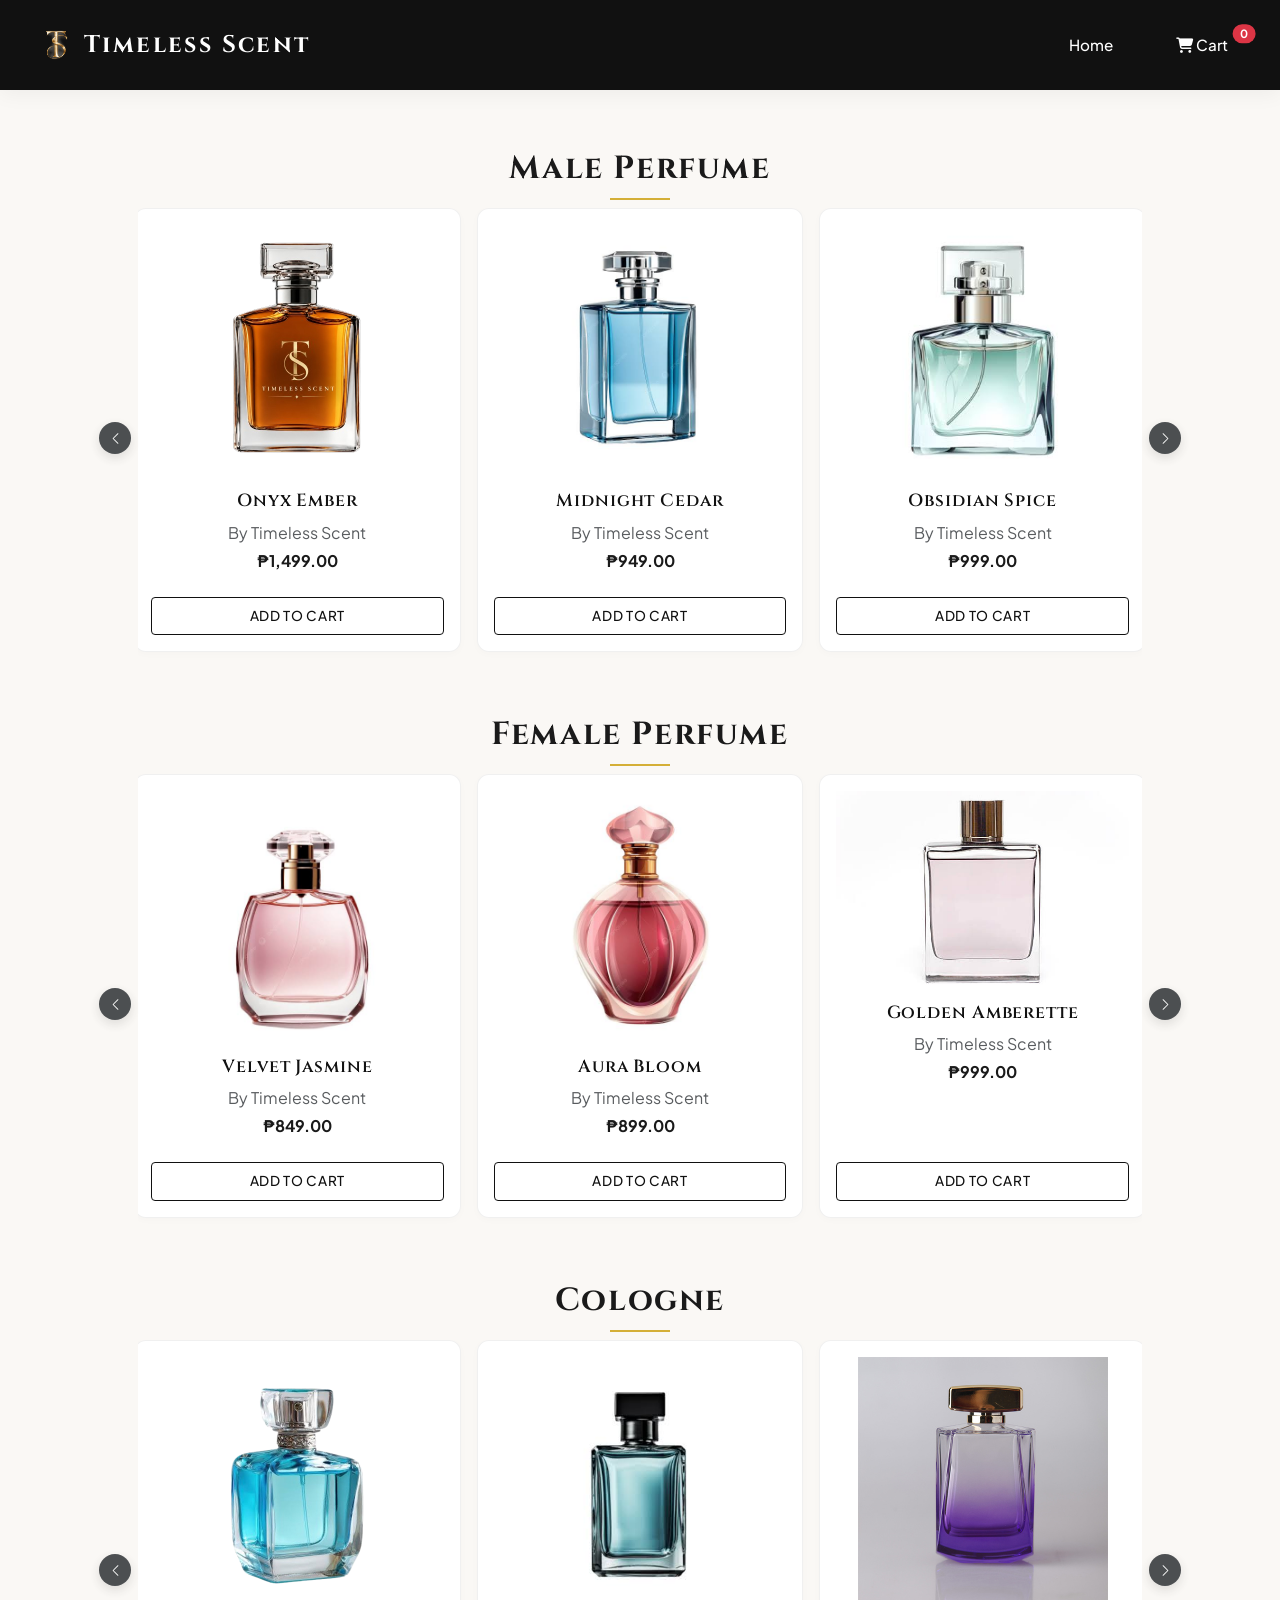
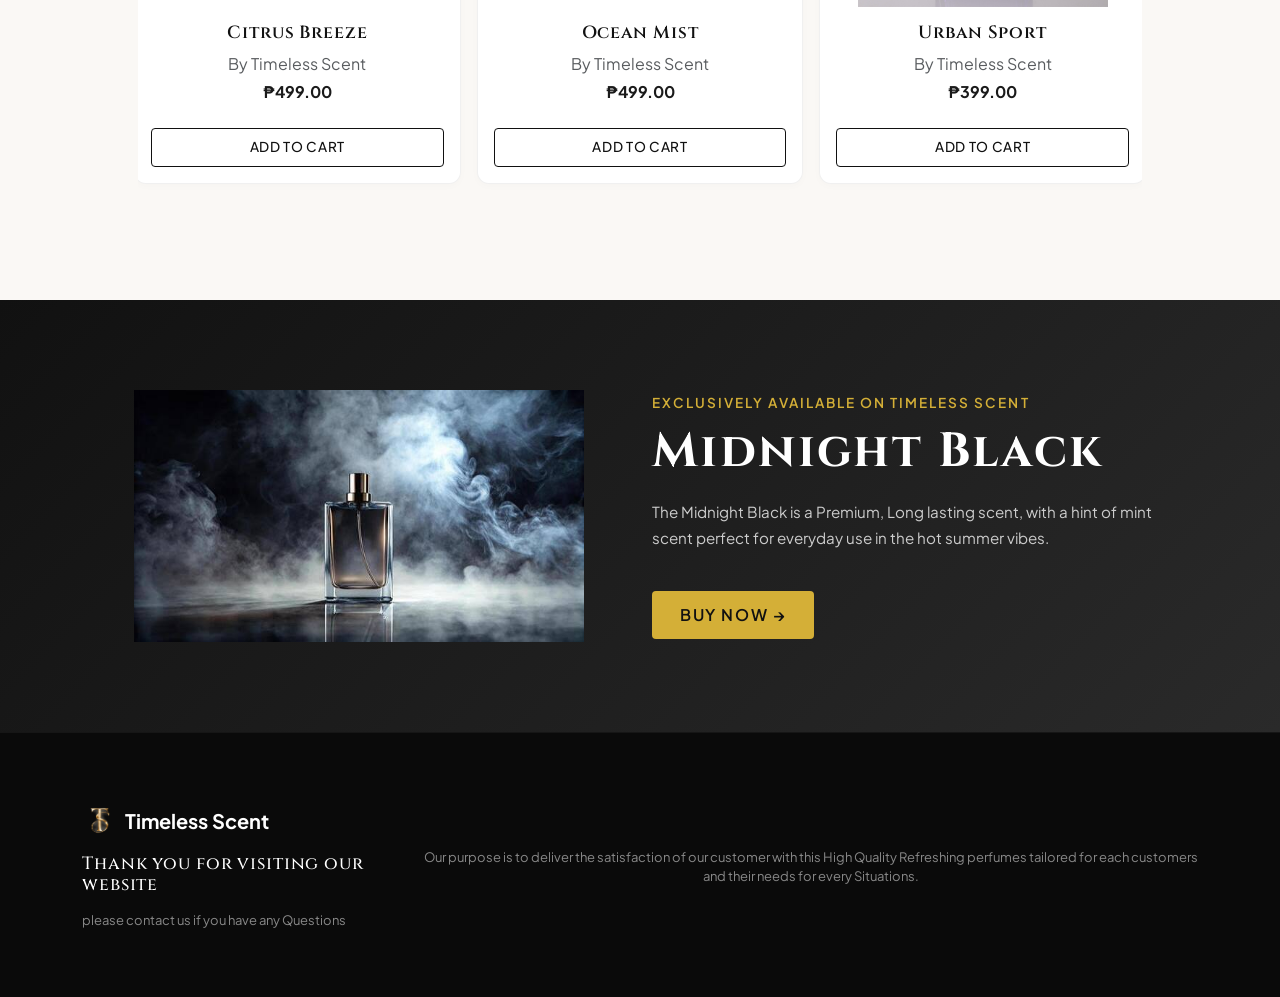
==== Product.html @ ab93d2e0 "Fix path" ====
<!DOCTYPE html>
<html lang="en">

<head>
    <meta charset="UTF-8">
    <meta name="viewport" content="width=device-width, initial-scale=1.0">
    
    <title>Luxury Fragrances - Store</title>

    <!-- Bootstrap 5 CSS CDN -->
    <link href="https://cdn.jsdelivr.net/npm/bootstrap@5.3.3/dist/css/bootstrap.min.css" rel="stylesheet" integrity="sha384-QWTKZyjpPEjISv5WaRU9OFeRpok6YctnYmDr5pNlyT2bRjXh0JMhjY6hW+ALEwIH" crossorigin="anonymous">
    <!-- Font Awesome CDN -->
    <link rel="stylesheet" href="https://cdnjs.cloudflare.com/ajax/libs/font-awesome/6.4.0/css/all.min.css">
    <!-- Google Fonts -->
    <link rel="preconnect" href="https://fonts.googleapis.com">
    <link rel="preconnect" href="https://fonts.gstatic.com" crossorigin>
    <link href="https://fonts.googleapis.com/css2?family=Oswald:wght@200..700&display=swap" rel="stylesheet">

    <!-- Custom CSS Link -->
    <link rel="stylesheet" href="Product_style.css">
</head>
<body>
    <header>
        <nav class="navbar navbar-expand-lg navbar-dark section-content">

            <!-- Header -->
            <div class="container-fluid">
                <a href="#" class="navbar-brand nav-logo d-flex align-items-center">
                    <!-- Store Logo added to Navbar -->
                    <img src="Image\TS.png" alt="Timeless Scent Logo" style="height: 40px; width: auto;" class="me-2">
                    <h1 class="logo-text d-inline-block fs-4 m-0">Timeless Scent</h1>
                </a>

                <!-- Mobile Responsive Toggle Button -->
                <button class="navbar-toggler border-0" type="button" data-bs-toggle="collapse" data-bs-target="#navbarScheduleContent" aria-controls="navbarScheduleContent" aria-expanded="false" aria-label="Toggle navigation">
                    <span class="navbar-toggler-icon"></span>
                </button>

                <div class="collapse navbar-collapse" id="navbarScheduleContent">
                    <ul class="navbar-nav ms-auto mb-2 mb-lg-0 align-items-lg-center nav-menu">
                        <li class="nav-item">
                            <a href="my_Website.html" class="nav-link">Home</a>
                        </li>
                        <!-- Cart Badge Link -->
                        <li class="nav-item ms-lg-3">
                            <a href="#" class="nav-link cart-badge-link position-relative">
                                <i class="fa-solid fa-cart-shopping"></i> Cart
                                <span id="cartCount" class="position-absolute top-25 start-100 translate-middle badge rounded-pill bg-danger">
                                    0
                                </span>
                            </a>
                        </li>
                    </ul>
                </div>
            </div>

        </nav>
    </header>

    <!-- Perfume & Cologne Sections -->

    <div class="small-container mt-4">
        
        <!-- Male Perfume Carousel Section -->
        <h2 class="title">Male Perfume</h2>

        <div id="malePerfumeCarousel" class="carousel slide mb-5 px-md-5">
            <div class="carousel-inner">
                
                <!-- Slide 1 -->
                <div class="carousel-item active">
                    <div class="row justify-content-center">
                        <div class="col-12 col-md-4 text-center px-2 mb-3">
                            <div class="p-3 h-100 d-flex flex-column justify-content-between">
                                <div>
                                    <img src="Image\B1E.png" class="d-block w-100 img-fluid" alt="Onyx Ember" style="max-height: 250px; object-fit: contain;">
                                    <h4 class="mt-3 fs-5">Onyx Ember</h4>
                                    <p class="text-muted mb-1">By Timeless Scent</p>
                                    <p class="fw-bold">₱1,499.00</p>
                                </div>
                                <button class="btn btn-outline-dark btn-sm mt-2 add-to-cart-btn" data-name="Onyx Ember" data-price="50.00">Add to Cart</button>
                            </div>
                        </div>
                        <div class="col-12 col-md-4 text-center px-2 mb-3">
                            <div class="p-3 h-100 d-flex flex-column justify-content-between">
                                <div>
                                    <img src="Image\P2-B.jpg" class="d-block w-100 img-fluid" alt="Midnight Cedar" style="max-height: 250px; object-fit: contain;">
                                    <h4 class="mt-3 fs-5">Midnight Cedar</h4>
                                    <p class="text-muted mb-1">By Timeless Scent</p>
                                    <p class="fw-bold">₱949.00</p>
                                </div>
                                <button class="btn btn-outline-dark btn-sm mt-2 add-to-cart-btn" data-name="Midnight Cedar" data-price="50.00">Add to Cart</button>
                            </div>
                        </div>
                        <div class="col-12 col-md-4 text-center px-2 mb-3">
                            <div class="p-3 h-100 d-flex flex-column justify-content-between">
                                <div>
                                    <img src="Image\P3-B.jpg" class="d-block w-100 img-fluid" alt="Obsidian Spice" style="max-height: 250px; object-fit: contain;">
                                    <h4 class="mt-3 fs-5">Obsidian Spice</h4>
                                    <p class="text-muted mb-1">By Timeless Scent</p>
                                    <p class="fw-bold">₱999.00</p>
                                </div>
                                <button class="btn btn-outline-dark btn-sm mt-2 add-to-cart-btn" data-name="Obsidian Spice" data-price="50.00">Add to Cart</button>
                            </div>
                        </div>
                    </div>
                </div>

                <!-- Slide 2 -->
                <div class="carousel-item">
                    <div class="row justify-content-center">
                        <div class="col-12 col-md-4 text-center px-2 mb-3">
                            <div class="p-3 h-100 d-flex flex-column justify-content-between">
                                <div>
                                    <img src="Image\P4-B.png" class="d-block w-100 img-fluid" alt="Vanguard Oak" style="max-height: 250px; object-fit: contain;">
                                    <h4 class="mt-3 fs-5">Vanguard Oak</h4>
                                    <p class="text-muted mb-1">By Timeless Scent</p>
                                    <p class="fw-bold">₱899.00</p>
                                </div>
                                <button class="btn btn-outline-dark btn-sm mt-2 add-to-cart-btn" data-name="Vanguard Oak" data-price="50.00">Add to Cart</button>
                            </div>
                        </div>
                        <div class="col-12 col-md-4 text-center px-2 mb-3">
                            <div class="p-3 h-100 d-flex flex-column justify-content-between">
                                <div>
                                    <img src="Image\P5-B.jpg" class="d-block w-100 img-fluid" alt="Velvet Horizon" style="max-height: 250px; object-fit: contain;">
                                    <h4 class="mt-3 fs-5">Velvet Horizon</h4>
                                    <p class="text-muted mb-1">By Timeless Scent</p>
                                    <p class="fw-bold">₱899.00</p>
                                </div>
                                <button class="btn btn-outline-dark btn-sm mt-2 add-to-cart-btn" data-name="Velvet Horizon" data-price="50.00">Add to Cart</button>
                            </div>
                        </div>
                    </div>
                </div>

            </div>

            <!-- Carousel Controls -->
            <button class="carousel-control-prev" type="button" data-bs-target="#malePerfumeCarousel" data-bs-slide="prev">
                <span class="carousel-control-prev-icon bg-dark rounded-circle p-3" aria-hidden="true"></span>
                <span class="visually-hidden">Previous</span>
            </button>
            <button class="carousel-control-next" type="button" data-bs-target="#malePerfumeCarousel" data-bs-slide="next">
                <span class="carousel-control-next-icon bg-dark rounded-circle p-3" aria-hidden="true"></span>
                <span class="visually-hidden">Next</span>
            </button>
        </div>


        <!-- Female Perfume Carousel Section -->
        <h2 class="title mt-5">Female Perfume</h2>

        <div id="femalePerfumeCarousel" class="carousel slide mb-5 px-md-5">
            <div class="carousel-inner">
                
                <!-- Slide 1 -->
                <div class="carousel-item active">
                    <div class="row justify-content-center">
                        <div class="col-12 col-md-4 text-center px-2 mb-3">
                            <div class="p-3 h-100 d-flex flex-column justify-content-between">
                                <div>
                                    <img src="Image\P1-F.jpg" class="d-block w-100 img-fluid" alt="Velvet Jasmine" style="max-height: 250px; object-fit: contain;">
                                    <h4 class="mt-3 fs-5">Velvet Jasmine</h4>
                                    <p class="text-muted mb-1">By Timeless Scent</p>
                                    <p class="fw-bold">₱849.00</p>
                                </div>
                                <button class="btn btn-outline-dark btn-sm mt-2 add-to-cart-btn" data-name="Velvet Jasmine" data-price="50.00">Add to Cart</button>
                            </div>
                        </div>
                        <div class="col-12 col-md-4 text-center px-2 mb-3">
                            <div class="p-3 h-100 d-flex flex-column justify-content-between">
                                <div>
                                    <img src="Image\P2-F.jpg" class="d-block w-100 img-fluid" alt="Aura Bloom" style="max-height: 250px; object-fit: contain;">
                                    <h4 class="mt-3 fs-5">Aura Bloom</h4>
                                    <p class="text-muted mb-1">By Timeless Scent</p>
                                    <p class="fw-bold">₱899.00</p>
                                </div>
                                <button class="btn btn-outline-dark btn-sm mt-2 add-to-cart-btn" data-name="Aura Bloom" data-price="50.00">Add to Cart</button>
                            </div>
                        </div>
                        <div class="col-12 col-md-4 text-center px-2 mb-3">
                            <div class="p-3 h-100 d-flex flex-column justify-content-between">
                                <div>
                                    <img src="Image\P3-F.jpg" class="d-block w-100 img-fluid" alt="Golden Amberette" style="max-height: 250px; object-fit: contain;">
                                    <h4 class="mt-3 fs-5">Golden Amberette</h4>
                                    <p class="text-muted mb-1">By Timeless Scent</p>
                                    <p class="fw-bold">₱999.00</p>
                                </div>
                                <button class="btn btn-outline-dark btn-sm mt-2 add-to-cart-btn" data-name="Golden Amberette" data-price="50.00">Add to Cart</button>
                            </div>
                        </div>
                    </div>
                </div>

                <!-- Slide 2 -->
                <div class="carousel-item">
                    <div class="row justify-content-center">
                        <div class="col-12 col-md-4 text-center px-2 mb-3">
                            <div class="p-3 h-100 d-flex flex-column justify-content-between">
                                <div>
                                    <img src="Image\P4-F.png" class="d-block w-100 img-fluid" alt="Celestial Saffron" style="max-height: 250px; object-fit: contain;">
                                    <h4 class="mt-3 fs-5">Celestial Saffron</h4>
                                    <p class="text-muted mb-1">By Timeless Scent</p>
                                    <p class="fw-bold">₱1,199.00</p>
                                </div>
                                <button class="btn btn-outline-dark btn-sm mt-2 add-to-cart-btn" data-name="Celestial Saffron" data-price="50.00">Add to Cart</button>
                            </div>
                        </div>
                        <div class="col-12 col-md-4 text-center px-2 mb-3">
                            <div class="p-3 h-100 d-flex flex-column justify-content-between">
                                <div>
                                    <img src="Image\P5-F.jpg" class="d-block w-100 img-fluid" alt="Midnight Orchid" style="max-height: 250px; object-fit: contain;">
                                    <h4 class="mt-3 fs-5">Midnight Orchid</h4>
                                    <p class="text-muted mb-1">By Timeless Scent</p>
                                    <p class="fw-bold">₱799.00</p>
                                </div>
                                <button class="btn btn-outline-dark btn-sm mt-2 add-to-cart-btn" data-name="Midnight Orchid" data-price="50.00">Add to Cart</button>
                            </div>
                        </div>
                    </div>
                </div>

            </div>

            <!-- Carousel Controls -->
            <button class="carousel-control-prev" type="button" data-bs-target="#femalePerfumeCarousel" data-bs-slide="prev">
                <span class="carousel-control-prev-icon bg-dark rounded-circle p-3" aria-hidden="true"></span>
                <span class="visually-hidden">Previous</span>
            </button>
            <button class="carousel-control-next" type="button" data-bs-target="#femalePerfumeCarousel" data-bs-slide="next">
                <span class="carousel-control-next-icon bg-dark rounded-circle p-3" aria-hidden="true"></span>
                <span class="visually-hidden">Next</span>
            </button>
        </div>


        <!-- Cologne Carousel Section -->
        <h2 class="title mt-5">Cologne</h2>

        <div id="cologneCarousel" class="carousel slide mb-5 px-md-5">
            <div class="carousel-inner">
                
                <!-- Slide 1 -->
                <div class="carousel-item active">
                    <div class="row justify-content-center">
                        <div class="col-12 col-md-4 text-center px-2 mb-3">
                            <div class="p-3 h-100 d-flex flex-column justify-content-between">
                                <div>
                                    <img src="Image\C1.png" class="d-block w-100 img-fluid" alt="Citrus Breeze" style="max-height: 250px; object-fit: contain;">
                                    <h4 class="mt-3 fs-5">Citrus Breeze</h4>
                                    <p class="text-muted mb-1">By Timeless Scent</p>
                                    <p class="fw-bold">₱499.00</p>
                                </div>
                                <button class="btn btn-outline-dark btn-sm mt-2 add-to-cart-btn" data-name="Citrus Breeze" data-price="45.00">Add to Cart</button>
                            </div>
                        </div>
                        <div class="col-12 col-md-4 text-center px-2 mb-3">
                            <div class="p-3 h-100 d-flex flex-column justify-content-between">
                                <div>
                                    <img src="Image\C2.jpg" class="d-block w-100 img-fluid" alt="Ocean Mist" style="max-height: 250px; object-fit: contain;">
                                    <h4 class="mt-3 fs-5">Ocean Mist</h4>
                                    <p class="text-muted mb-1">By Timeless Scent</p>
                                    <p class="fw-bold">₱499.00</p>
                                </div>
                                <button class="btn btn-outline-dark btn-sm mt-2 add-to-cart-btn" data-name="Ocean Mist" data-price="45.00">Add to Cart</button>
                            </div>
                        </div>
                        <div class="col-12 col-md-4 text-center px-2 mb-3">
                            <div class="p-3 h-100 d-flex flex-column justify-content-between">
                                <div>
                                    <img src="Image\C3.jpg" class="d-block w-100 img-fluid" alt="Urban Sport" style="max-height: 250px; object-fit: contain;">
                                    <h4 class="mt-3 fs-5">Urban Sport</h4>
                                    <p class="text-muted mb-1">By Timeless Scent</p>
                                    <p class="fw-bold">₱399.00</p>
                                </div>
                                <button class="btn btn-outline-dark btn-sm mt-2 add-to-cart-btn" data-name="Urban Sport" data-price="45.00">Add to Cart</button>
                            </div>
                        </div>
                    </div>
                </div>

                <!-- Slide 2 -->
                <div class="carousel-item">
                    <div class="row justify-content-center">
                        <div class="col-12 col-md-4 text-center px-2 mb-3">
                            <div class="p-3 h-100 d-flex flex-column justify-content-between">
                                <div>
                                    <img src="Image\C4.jpg" class="d-block w-100 img-fluid" alt="Blue Steel" style="max-height: 250px; object-fit: contain;">
                                    <h4 class="mt-3 fs-5">Blue Steel</h4>
                                    <p class="text-muted mb-1">By Timeless Scent</p>
                                    <p class="fw-bold">₱399.00</p>
                                </div>
                                <button class="btn btn-outline-dark btn-sm mt-2 add-to-cart-btn" data-name="Blue Steel" data-price="45.00">Add to Cart</button>
                            </div>
                        </div>
                        <div class="col-12 col-md-4 text-center px-2 mb-3">
                            <div class="p-3 h-100 d-flex flex-column justify-content-between">
                                <div>
                                    <img src="Image\C5.jpg" class="d-block w-100 img-fluid" alt="Fresh Energy" style="max-height: 250px; object-fit: contain;">
                                    <h4 class="mt-3 fs-5">Fresh Energy</h4>
                                    <p class="text-muted mb-1">By Timeless Scent</p>
                                    <p class="fw-bold">₱299.00</p>
                                </div>
                                <button class="btn btn-outline-dark btn-sm mt-2 add-to-cart-btn" data-name="Fresh Energy" data-price="45.00">Add to Cart</button>
                            </div>
                        </div>
                    </div>
                </div>

            </div>

            <!-- Carousel Controls -->
            <button class="carousel-control-prev" type="button" data-bs-target="#cologneCarousel" data-bs-slide="prev">
                <span class="carousel-control-prev-icon bg-dark rounded-circle p-3" aria-hidden="true"></span>
                <span class="visually-hidden">Previous</span>
            </button>
            <button class="carousel-control-next" type="button" data-bs-target="#cologneCarousel" data-bs-slide="next">
                <span class="carousel-control-next-icon bg-dark rounded-circle p-3" aria-hidden="true"></span>
                <span class="visually-hidden">Next</span>
            </button>
        </div>

    </div> <!-- Close small-container -->


    <!-- Integrated Offer Banner -->
    <div class="offer">
        <div class="small-container">
            <div class="row align-items-center">
                
                <div class="col-12 col-md-6 text-center">
                    <img src="Image\Exc-1.jpg" class="offer-img img-fluid" alt="Midnight Black Perfume">
                </div>

                <div class="col-12 col-md-6">
                    <p>Exclusively Available on Timeless Scent</p>
                    <h1>Midnight Black</h1>
                    <small>The Midnight Black is a Premium, Long lasting scent, with a hint of mint scent perfect for everyday use in the hot summer vibes.</small>
                    <br>
                    <a href="#" class="btn btn-dark mt-3">Buy Now &#8594;</a>
                </div>

            </div>
        </div>
    </div>

    <!-- Footer -->
    <div class="footer">
        <div class="container">
            <div class="row align-items-center">
                <div class="footer-col-1">
                    <!-- Store Logo added to Footer -->
                    <div class="d-flex align-items-center mb-3">
                        <img src="Image\TS.png" alt="Timeless Scent Logo" style="height: 35px; width: auto;" class="me-2">
                        <span class="text-white fw-bold fs-5">Timeless Scent</span>
                    </div>
                    <h3>Thank you for visiting our website</h3>
                    <p>please contact us if you have any Questions</p>
                </div>
                <div class="footer-col-2">
                    <p>Our purpose is to deliver the satisfaction of our customer with this High Quality
                        Refreshing perfumes tailored for each customers and their needs for every Situations.
                    </p>
                </div>
            </div>
        </div>
    </div>


    <!-- Bootstrap 5 Notification Modal Structure -->
    <div class="modal fade" id="cartModal" tabindex="-1" aria-labelledby="cartModalLabel" aria-hidden="true">
        <div class="modal-dialog modal-dialog-centered">
            <div class="modal-content border-0 shadow">
                <div class="modal-header bg-dark text-white">
                    <h5 class="modal-title" id="cartModalLabel"><i class="fa-solid fa-circle-check text-success me-2"></i> Success</h5>
                    <button type="button" class="btn-close btn-close-white" data-bs-dismiss="modal" aria-label="Close"></button>
                </div>
                <div class="modal-content-body text-center p-4 bg-white text-dark">
                    <h4 id="modalProductName" class="fw-bold mb-2">Item Name</h4>
                    <p class="text-muted mb-0">has been successfully added to your shopping cart!</p>
                </div>
                <div class="modal-footer bg-light justify-content-center border-0">
                    <button type="button" class="btn btn-dark px-4" data-bs-dismiss="modal">Continue Shopping</button>
                </div>
            </div>
        </div>
    </div>


    <!-- Back to Top Button -->
    <a href="#" id="backToTopBtn" class="back-to-top" aria-label="Back to top">
        <i class="fa-solid fa-arrow-up"></i>
    </a>


    <!-- Bootstrap 5 JavaScript Bundle CDN -->
    <script src="https://cdn.jsdelivr.net/npm/bootstrap@5.3.3/dist/js/bootstrap.bundle.min.js" integrity="sha384-YvpcrYf0tY3lHB60NNkmXc5s9fDVZLESaAA55NDzOxhy9GkcIdslK1eN7N6jIeHz" crossorigin="anonymous"></script>

    <!-- Cart & Modal Script Logic -->
    <script>
        let cartCount = 0;
        const cartBadge = document.getElementById('cartCount');
        const buttons = document.querySelectorAll('.add-to-cart-btn');
        const modalProductName = document.getElementById('modalProductName');
        
        // Initialize Bootstrap Modal
        const cartModalElement = document.getElementById('cartModal');
        const cartModal = new bootstrap.Modal(cartModalElement);

        buttons.forEach(button => {
            button.addEventListener('click', () => {
                cartCount++;
                cartBadge.textContent = cartCount;
                
                // Get product name from the button's data attribute
                const productName = button.getAttribute('data-name');
                modalProductName.textContent = productName;

                // Show the Bootstrap modal popup
                cartModal.show();
            });
        });

        // Back to Top Button Smooth Scroll Logic
        const backToTopBtn = document.getElementById('backToTopBtn');
        window.addEventListener('scroll', () => {
            if (window.scrollY > 300) {
                backToTopBtn.classList.add('show');
            } else {
                backToTopBtn.classList.remove('show');
            }
        });

        backToTopBtn.addEventListener('click', (e) => {
            e.preventDefault();
            window.scrollTo({
                top: 0,
                behavior: 'smooth'
            });
        });
    </script>
</body>
</html>
---- Product_style.css ----
@import url('https://fonts.googleapis.com/css2?family=Cinzel:wght@400;600;700&family=Plus+Jakarta+Sans:wght@300;400;500;600&display=swap');

html {
    width: 100%;
    margin: 0;
    padding: 0;
}

body {
    width: 100%;
    margin: 0;
    padding: 0;
    /* Clean, soft modern cream background instead of bright yellow-cream */
    background-color: #FAF8F5; 
    overflow-x: clip;
    color: #1A1A1A;
}

* {
    margin: 0;
    padding: 0;
    box-sizing: border-box;
    /* Switched to a luxury serif header font and clean sans-serif body */
    font-family: 'Plus Jakarta Sans', sans-serif;
}

h1, h2, h3, h4, .logo-text, .title, .navbar-brand {
    font-family: 'Cinzel', serif !important;
    letter-spacing: 0.05em;
}

:root {
    --accent-primary: #111111;
    --text-primary: #FFFFFF;
    --text-secondary: #FAF8F5;
    --site-max-width: 1300px;
}

ul {
    list-style: none;
}

a {
    text-decoration: none; 
}

button {
    cursor: pointer;
}

img {
    width: 100%;
}

.section-content {
    margin: 0 auto;
    padding: 0 20px;
    max-width: var(--site-max-width);
}

/* Nav bar Styling */
header {
    background-color: var(--accent-primary);
    width: 100%;
    position: sticky;
    top: 0;
    left: 0;
    z-index: 1000;
    box-shadow: 0 4px 20px rgba(0, 0, 0, 0.05);
}

header .navbar {
    background-color: transparent;
    display: flex;
    padding: 20px 24px;
    align-items: center;
    justify-content: space-between;
}

.navbar .nav-logo .logo-text {
    color: var(--text-primary);
    font-size: 1.75rem;
    font-weight: 700;
    letter-spacing: 0.1em;
}

.navbar .nav-menu {
    display: flex;
    gap: 15px;
    align-items: center;
}

.navbar .nav-menu .nav-link {
    padding: 8px 16px;
    color: var(--text-primary);
    font-size: 0.95rem;
    font-weight: 500;
    border-radius: 4px;
    transition: all 0.3s ease;
}

.navbar .nav-menu .nav-link:hover {
    background-color: rgba(255, 255, 255, 0.1);
    color: #D4AF37; /* Soft luxury gold accent on hover */
}

/* Mobile Navbar Dropdown Styling */
@media (max-width: 991.98px) {
    .navbar-collapse {
        background-color: #111111;
        padding: 20px;
        margin-top: 15px;
        border-radius: 6px;
    }

    .navbar-collapse .nav-link {
        color: var(--text-primary) !important;
    }
}

/* Container & Titles */
.small-container {
    max-width: 1140px;
    margin: auto;
    padding-left: 20px;
    padding-right: 20px;
}

.small-container h2 {
    margin-bottom: 20px;
    font-weight: 700;
}

.title {
    text-align: center;
    margin: 60px auto 40px;
    position: relative;
    font-size: 2rem;
    font-weight: 700;
    color: #1A1A1A;
}

.title::after {
    content: '';
    background: #D4AF37; /* Luxury gold line divider */
    width: 60px;
    height: 2px;
    position: absolute;
    bottom: -12px;
    left: 50%;
    transform: translateX(-50%);
}

/* Carousel Control Arrow Customization */
.carousel-control-prev,
.carousel-control-next {
    width: 50px;
    opacity: 0.8;
    transition: opacity 0.3s ease;
}

.carousel-control-prev:hover,
.carousel-control-next:hover {
    opacity: 1;
}

.carousel-control-prev-icon,
.carousel-control-next-icon {
    background-color: #111111;
    border-radius: 50%;
    padding: 22px;
    background-size: 40%;
    box-shadow: 0 4px 12px rgba(0,0,0,0.15);
}

/* Product Card Polish: Clean Minimalism, Subtle Borders & Luxury Shadow */
#malePerfumeCarousel .carousel-item .col-12 > div,
#femalePerfumeCarousel .carousel-item .col-12 > div,
#cologneCarousel .carousel-item .col-12 > div {
    border: 1px solid rgba(0, 0, 0, 0.06);
    border-radius: 12px;
    background-color: #FFFFFF;
    transition: all 0.4s cubic-bezier(0.165, 0.84, 0.44, 1);
    box-shadow: 0 2px 8px rgba(0, 0, 0, 0.02);
}

#malePerfumeCarousel .carousel-item .col-12:hover > div,
#femalePerfumeCarousel .carousel-item .col-12:hover > div,
#cologneCarousel .carousel-item .col-12:hover > div {
    transform: translateY(-6px);
    box-shadow: 0 16px 32px rgba(0, 0, 0, 0.06);
    border-color: rgba(212, 175, 55, 0.3); /* Subtle gold border tint on hover */
}

/* Typography inside Product Cards */
.card h4, .col-12 h4 {
    font-family: 'Cinzel', serif !important;
    font-size: 1.1rem !important;
    font-weight: 600;
    color: #111111;
}

/* Polished Add to Cart Button */
.add-to-cart-btn {
    border: 1px solid #111111 !important;
    color: #111111 !important;
    background-color: transparent !important;
    border-radius: 4px !important;
    padding: 8px 16px;
    font-weight: 500;
    font-size: 0.85rem;
    letter-spacing: 0.05em;
    text-transform: uppercase;
    transition: all 0.3s ease !important;
}

.add-to-cart-btn:hover {
    background-color: #111111 !important;
    color: #FFFFFF !important;
}

/* Offer Banner */
.offer {
    width: 100%;
    background: linear-gradient(135deg, #111111 0%, #2A2A2A 100%);
    color: #FFFFFF;
    margin-top: 100px;
    margin-bottom: 0;
    padding: 90px 0;
}

.offer .offer-img {
    max-width: 450px;
    max-height: 450px;
    width: 100%;
    height: auto;
    object-fit: contain;
}

.offer p {
    color: #D4AF37;
    text-transform: uppercase;
    letter-spacing: 0.15em;
    font-size: 0.85rem;
    font-weight: 600;
    margin-bottom: 10px;
}

.offer h1 {
    font-size: 3rem;
    line-height: 1.15;
    margin: 10px 0 20px;
    font-weight: 700;
    color: #FFFFFF;
}

.offer small {
    color: #CCCCCC;
    font-size: 0.95rem;
    line-height: 1.7;
    display: block;
    font-family: 'Plus Jakarta Sans', sans-serif;
}

.offer .btn-dark {
    background-color: #D4AF37;
    border: none;
    color: #111;
    font-weight: 600;
    text-transform: uppercase;
    letter-spacing: 0.1em;
    padding: 12px 28px;
    border-radius: 4px;
    transition: background 0.3s ease;
}

.offer .btn-dark:hover {
    background-color: #C59B27;
}

/* Footer Section */
.footer {
    width: 100%;
    background: #0A0A0A;
    color: #888888;
    font-size: 13px;
    padding: 70px 0 30px;
    margin-top: 0;
    border-top: 1px solid rgba(255, 255, 255, 0.05);
}

.footer p {
    color: #888888;
    font-family: 'Plus Jakarta Sans', sans-serif;
}

.footer h3 {
    color: #FFFFFF;
    margin-bottom: 15px;
    font-size: 1.1rem;
}

.footer-col-1, .footer-col-2 {
    min-width: 250px;
    margin-bottom: 20px;
}

.footer-col-1 {
    flex-basis: 30%;
}

.footer-col-2 {
    flex: 1;
    text-align: center;
}

/* Back to Top Floating Button */
.back-to-top {
    position: fixed;
    bottom: 30px;
    right: 30px;
    width: 48px;
    height: 48px;
    background-color: #D4AF37; /* Luxury gold background */
    color: #FFFFFF; /* White arrow color */
    border-radius: 50%;
    display: flex;
    align-items: center;
    justify-content: center;
    font-size: 1.1rem;
    box-shadow: 0 4px 15px rgba(0, 0, 0, 0.2);
    z-index: 999;
    opacity: 0;
    visibility: hidden;
    transition: all 0.3s ease-in-out;
}

.back-to-top.show {
    opacity: 1;
    visibility: visible;
}

.back-to-top:hover {
    background-color: #C59B27;
    color: #FFFFFF;
    transform: translateY(-4px);
    box-shadow: 0 6px 20px rgba(0, 0, 0, 0.3);
}
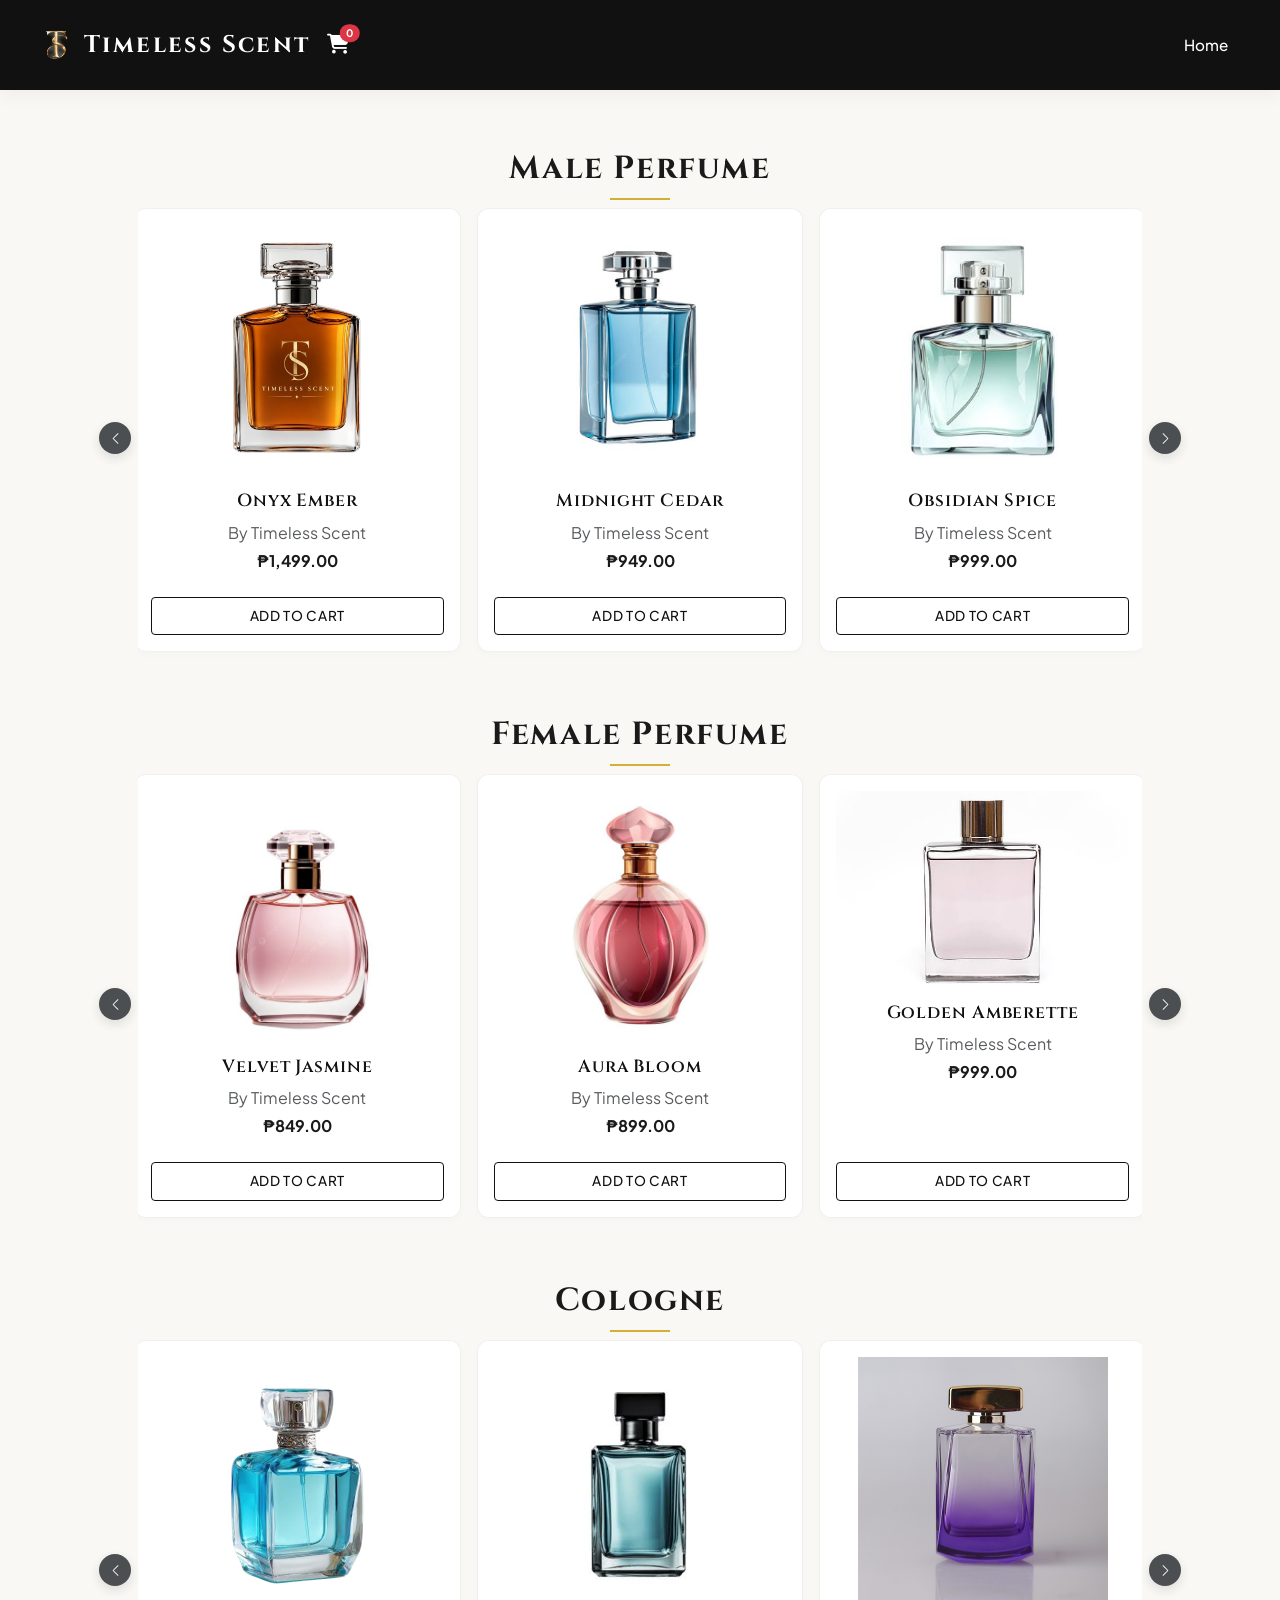
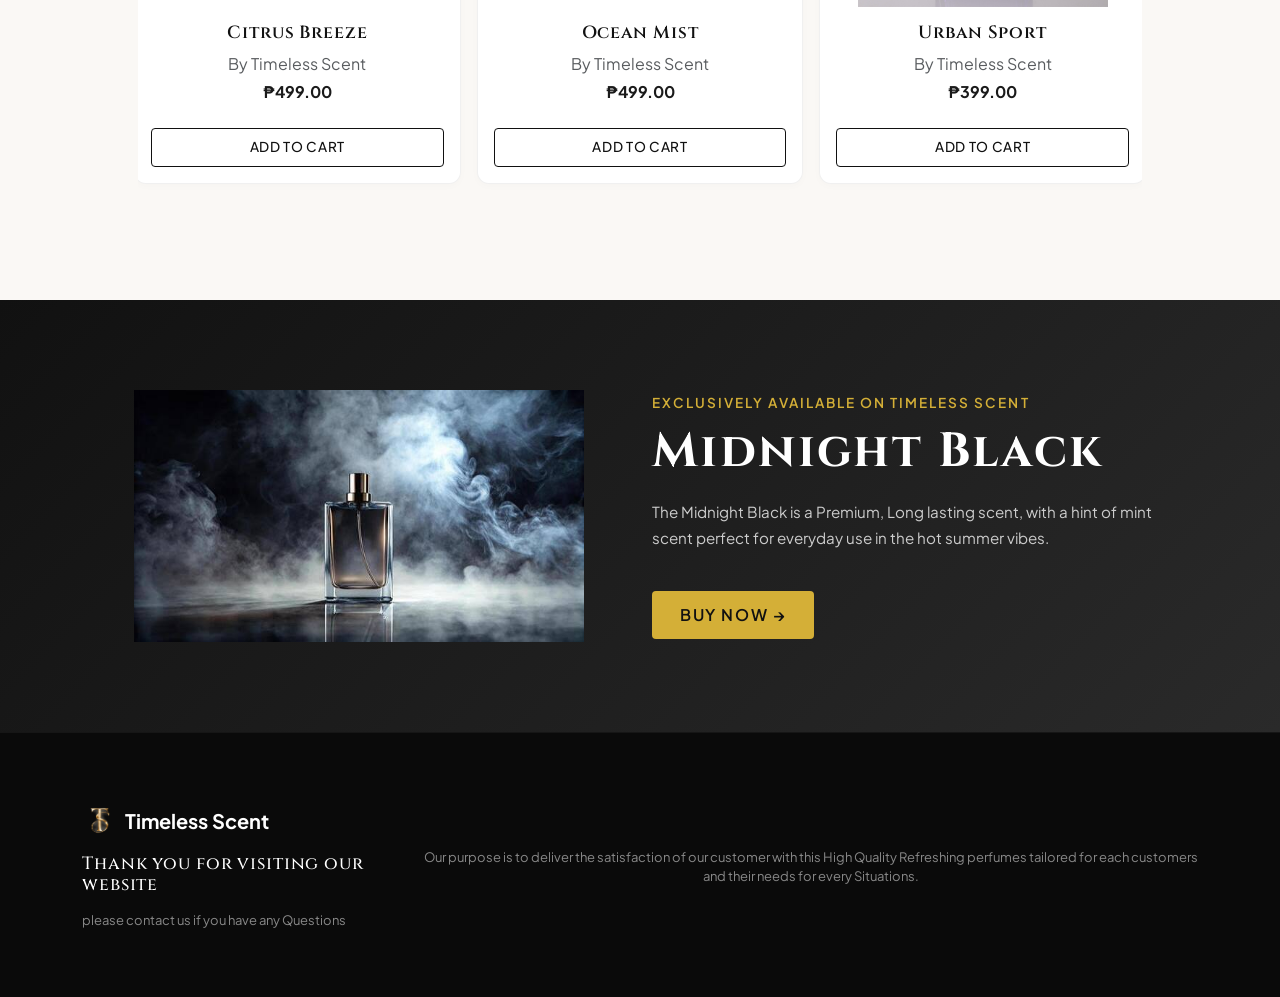
==== commit a713d8bb: "Update" ====
--- a/Product.html
+++ b/Product.html
@@ -31,24 +31,27 @@
                     <h1 class="logo-text d-inline-block fs-4 m-0">Timeless Scent</h1>
                 </a>
 
-                <!-- Mobile Responsive Toggle Button -->
-                <button class="navbar-toggler border-0" type="button" data-bs-toggle="collapse" data-bs-target="#navbarScheduleContent" aria-controls="navbarScheduleContent" aria-expanded="false" aria-label="Toggle navigation">
-                    <span class="navbar-toggler-icon"></span>
-                </button>
-
+                <!-- Right-Side Container for Persistent Cart Icon & Mobile Toggler -->
+                <div class="d-flex align-items-center ms-auto gap-3">
+                    <!-- Real-Time Persistent Cart Badge Link -->
+                    <a href="#" class="nav-link cart-badge-link position-relative text-white" aria-label="Shopping Cart">
+                        <i class="fa-solid fa-cart-shopping fs-5"></i>
+                        <span id="cartCount" class="position-absolute top-0 start-100 translate-middle badge rounded-pill bg-danger" style="font-size: 0.65rem;">
+                            0
+                        </span>
+                    </a>
+
+                    <!-- Mobile Responsive Toggle Button -->
+                    <button class="navbar-toggler border-0 shadow-none" type="button" data-bs-toggle="collapse" data-bs-target="#navbarScheduleContent" aria-controls="navbarScheduleContent" aria-expanded="false" aria-label="Toggle navigation">
+                        <span class="navbar-toggler-icon"></span>
+                    </button>
+                </div>
+
+                <!-- Collapsible Navigation Menu Links -->
                 <div class="collapse navbar-collapse" id="navbarScheduleContent">
                     <ul class="navbar-nav ms-auto mb-2 mb-lg-0 align-items-lg-center nav-menu">
                         <li class="nav-item">
-                            <a href="my_Website.html" class="nav-link">Home</a>
-                        </li>
-                        <!-- Cart Badge Link -->
-                        <li class="nav-item ms-lg-3">
-                            <a href="#" class="nav-link cart-badge-link position-relative">
-                                <i class="fa-solid fa-cart-shopping"></i> Cart
-                                <span id="cartCount" class="position-absolute top-25 start-100 translate-middle badge rounded-pill bg-danger">
-                                    0
-                                </span>
-                            </a>
+                            <a href="index.html" class="nav-link">Home</a>
                         </li>
                     </ul>
                 </div>
--- a/Product_style.css
+++ b/Product_style.css
@@ -102,6 +102,15 @@
 .navbar .nav-menu .nav-link:hover {
     background-color: rgba(255, 255, 255, 0.1);
     color: #D4AF37; /* Soft luxury gold accent on hover */
+}
+
+/* Persistent Cart Badge Link Styling */
+.cart-badge-link {
+    transition: color 0.3s ease;
+}
+
+.cart-badge-link:hover {
+    color: #D4AF37 !important; /* Luxury gold accent on hover */
 }
 
 /* Mobile Navbar Dropdown Styling */
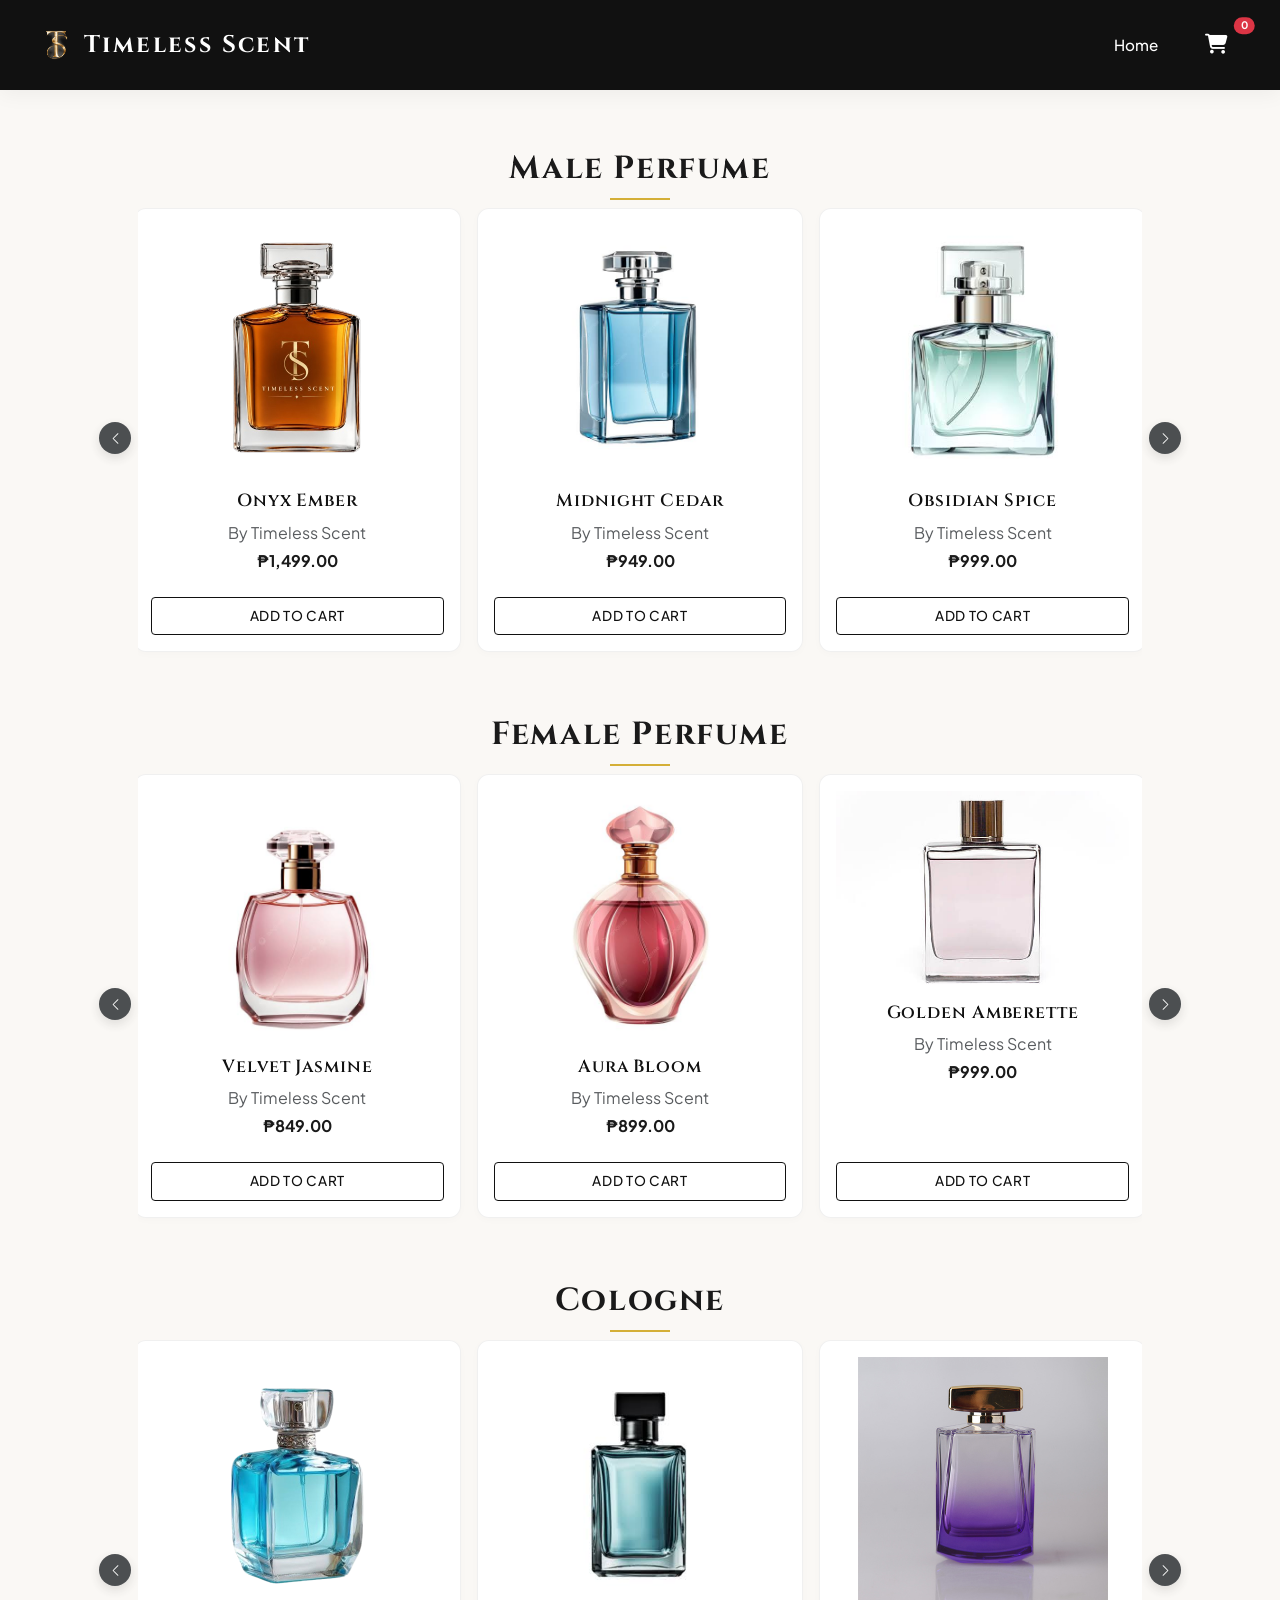
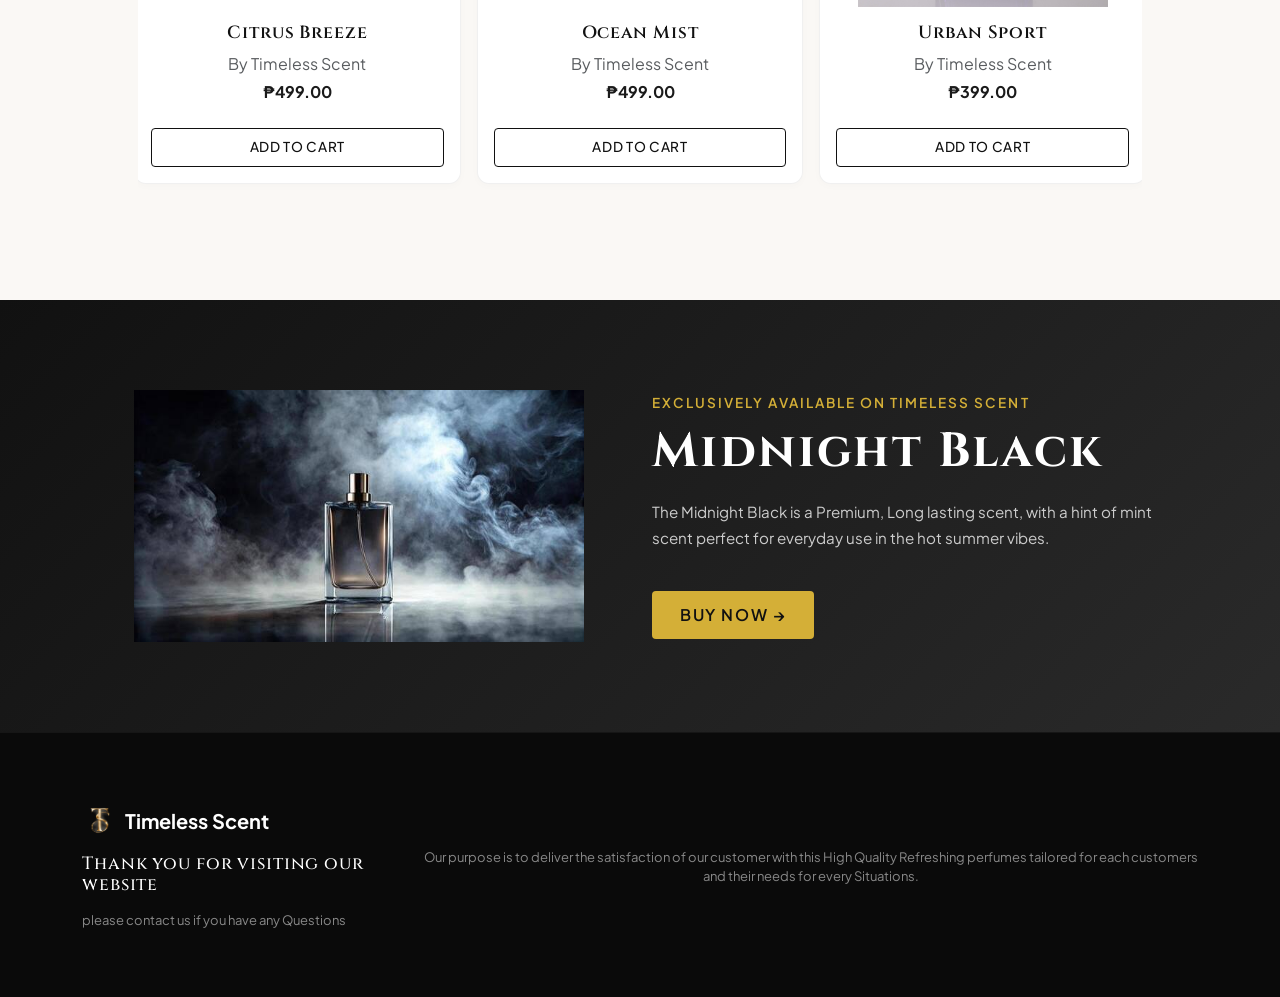
==== commit a287581d: "Update Product.html" ====
--- a/Product.html
+++ b/Product.html
@@ -31,12 +31,12 @@
                     <h1 class="logo-text d-inline-block fs-4 m-0">Timeless Scent</h1>
                 </a>
 
-                <!-- Right-Side Container for Persistent Cart Icon & Mobile Toggler -->
-                <div class="d-flex align-items-center ms-auto gap-3">
-                    <!-- Real-Time Persistent Cart Badge Link -->
+                <!-- Mobile-Only Right-Side Container (Visible ONLY on Mobile/Tablet) -->
+                <div class="d-flex d-lg-none align-items-center ms-auto gap-3">
+                    <!-- Persistent Cart Badge Link for Mobile -->
                     <a href="#" class="nav-link cart-badge-link position-relative text-white" aria-label="Shopping Cart">
                         <i class="fa-solid fa-cart-shopping fs-5"></i>
-                        <span id="cartCount" class="position-absolute top-0 start-100 translate-middle badge rounded-pill bg-danger" style="font-size: 0.65rem;">
+                        <span class="cartCountDisplay position-absolute top-0 start-100 translate-middle badge rounded-pill bg-danger" style="font-size: 0.65rem;">
                             0
                         </span>
                     </a>
@@ -52,6 +52,15 @@
                     <ul class="navbar-nav ms-auto mb-2 mb-lg-0 align-items-lg-center nav-menu">
                         <li class="nav-item">
                             <a href="index.html" class="nav-link">Home</a>
+                        </li>
+                        <!-- Desktop-Only Cart Item (Visible ONLY on Desktop) -->
+                        <li class="nav-item d-none d-lg-flex align-items-center">
+                            <a href="#" class="nav-link cart-badge-link position-relative text-white" aria-label="Shopping Cart">
+                                <i class="fa-solid fa-cart-shopping fs-5"></i>
+                                <span class="cartCountDisplay position-absolute top-0 start-100 translate-middle badge rounded-pill bg-danger" style="font-size: 0.65rem;">
+                                    0
+                                </span>
+                            </a>
                         </li>
                     </ul>
                 </div>
@@ -403,7 +412,7 @@
     <!-- Cart & Modal Script Logic -->
     <script>
         let cartCount = 0;
-        const cartBadge = document.getElementById('cartCount');
+        const cartBadges = document.querySelectorAll('.cartCountDisplay');
         const buttons = document.querySelectorAll('.add-to-cart-btn');
         const modalProductName = document.getElementById('modalProductName');
         
@@ -414,7 +423,10 @@
         buttons.forEach(button => {
             button.addEventListener('click', () => {
                 cartCount++;
-                cartBadge.textContent = cartCount;
+                // Update both cart badge displays (desktop and mobile) simultaneously
+                cartBadges.forEach(badge => {
+                    badge.textContent = cartCount;
+                });
                 
                 // Get product name from the button's data attribute
                 const productName = button.getAttribute('data-name');
